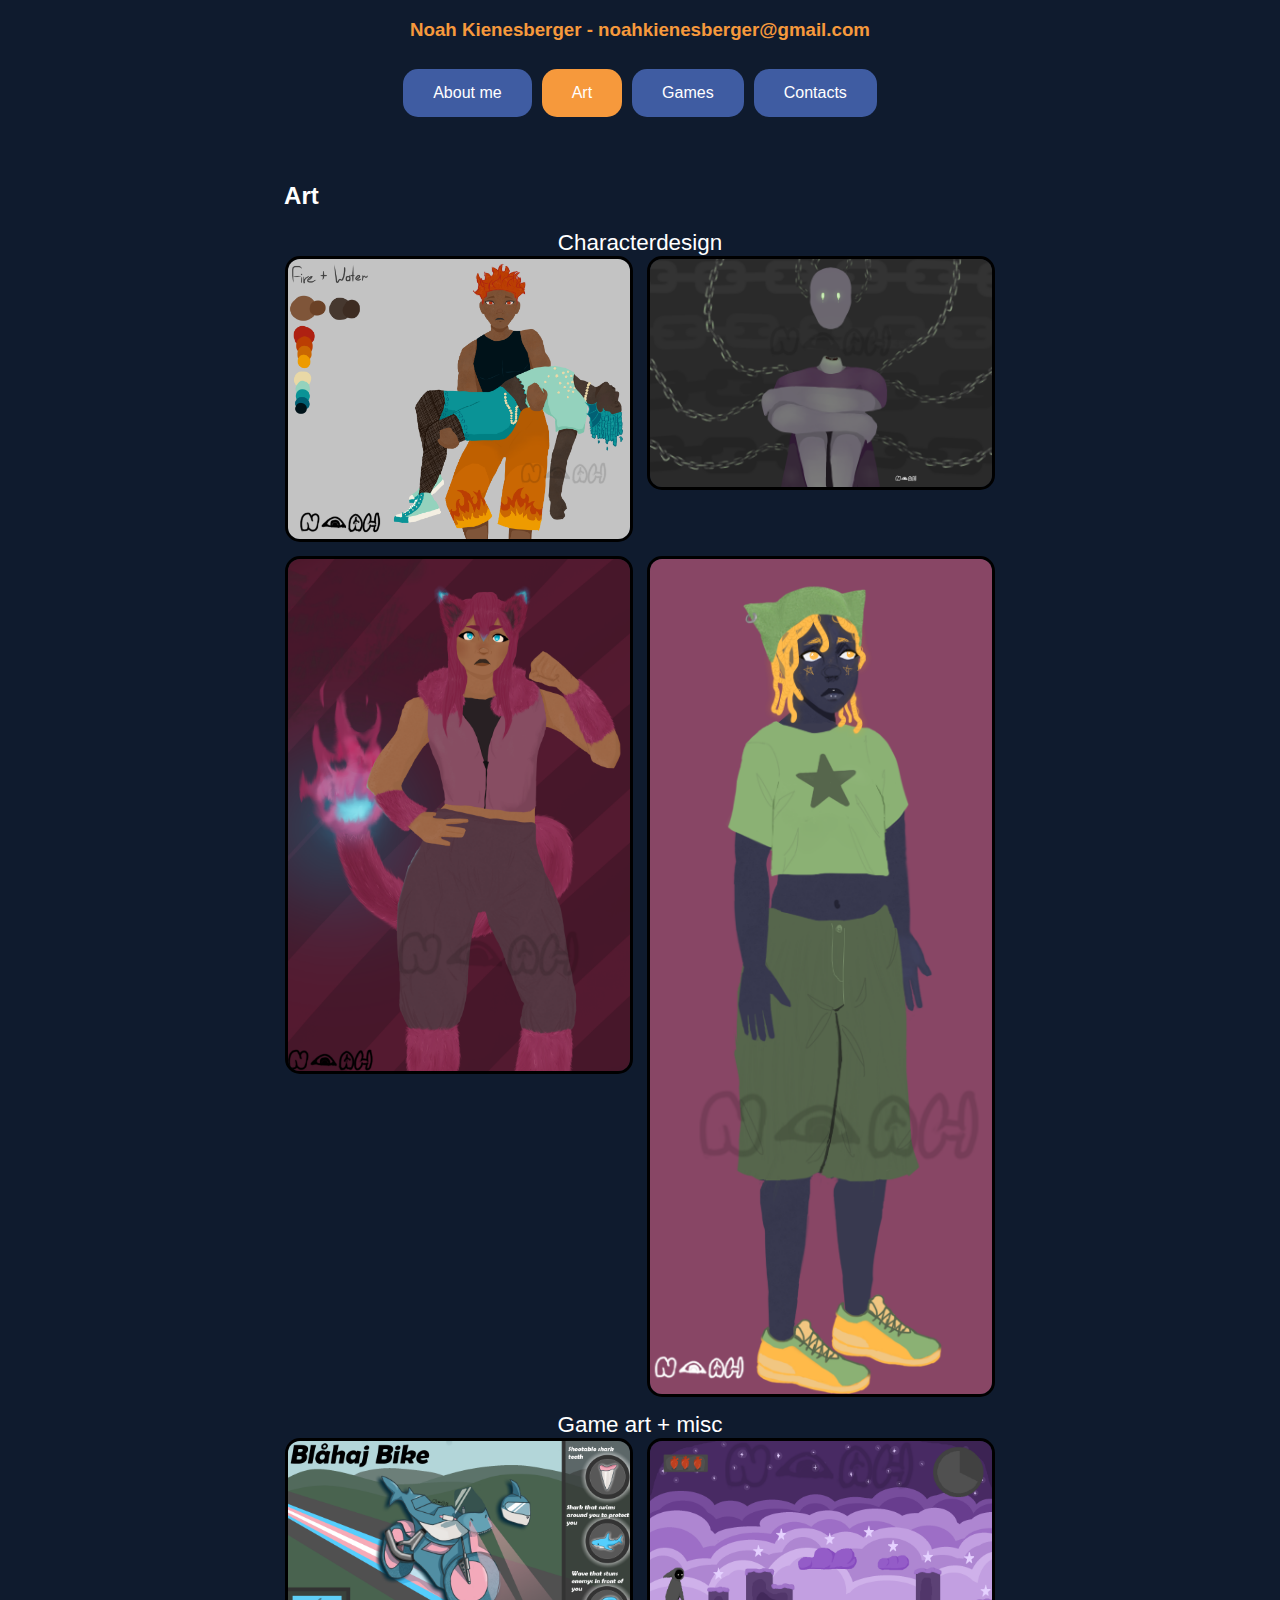
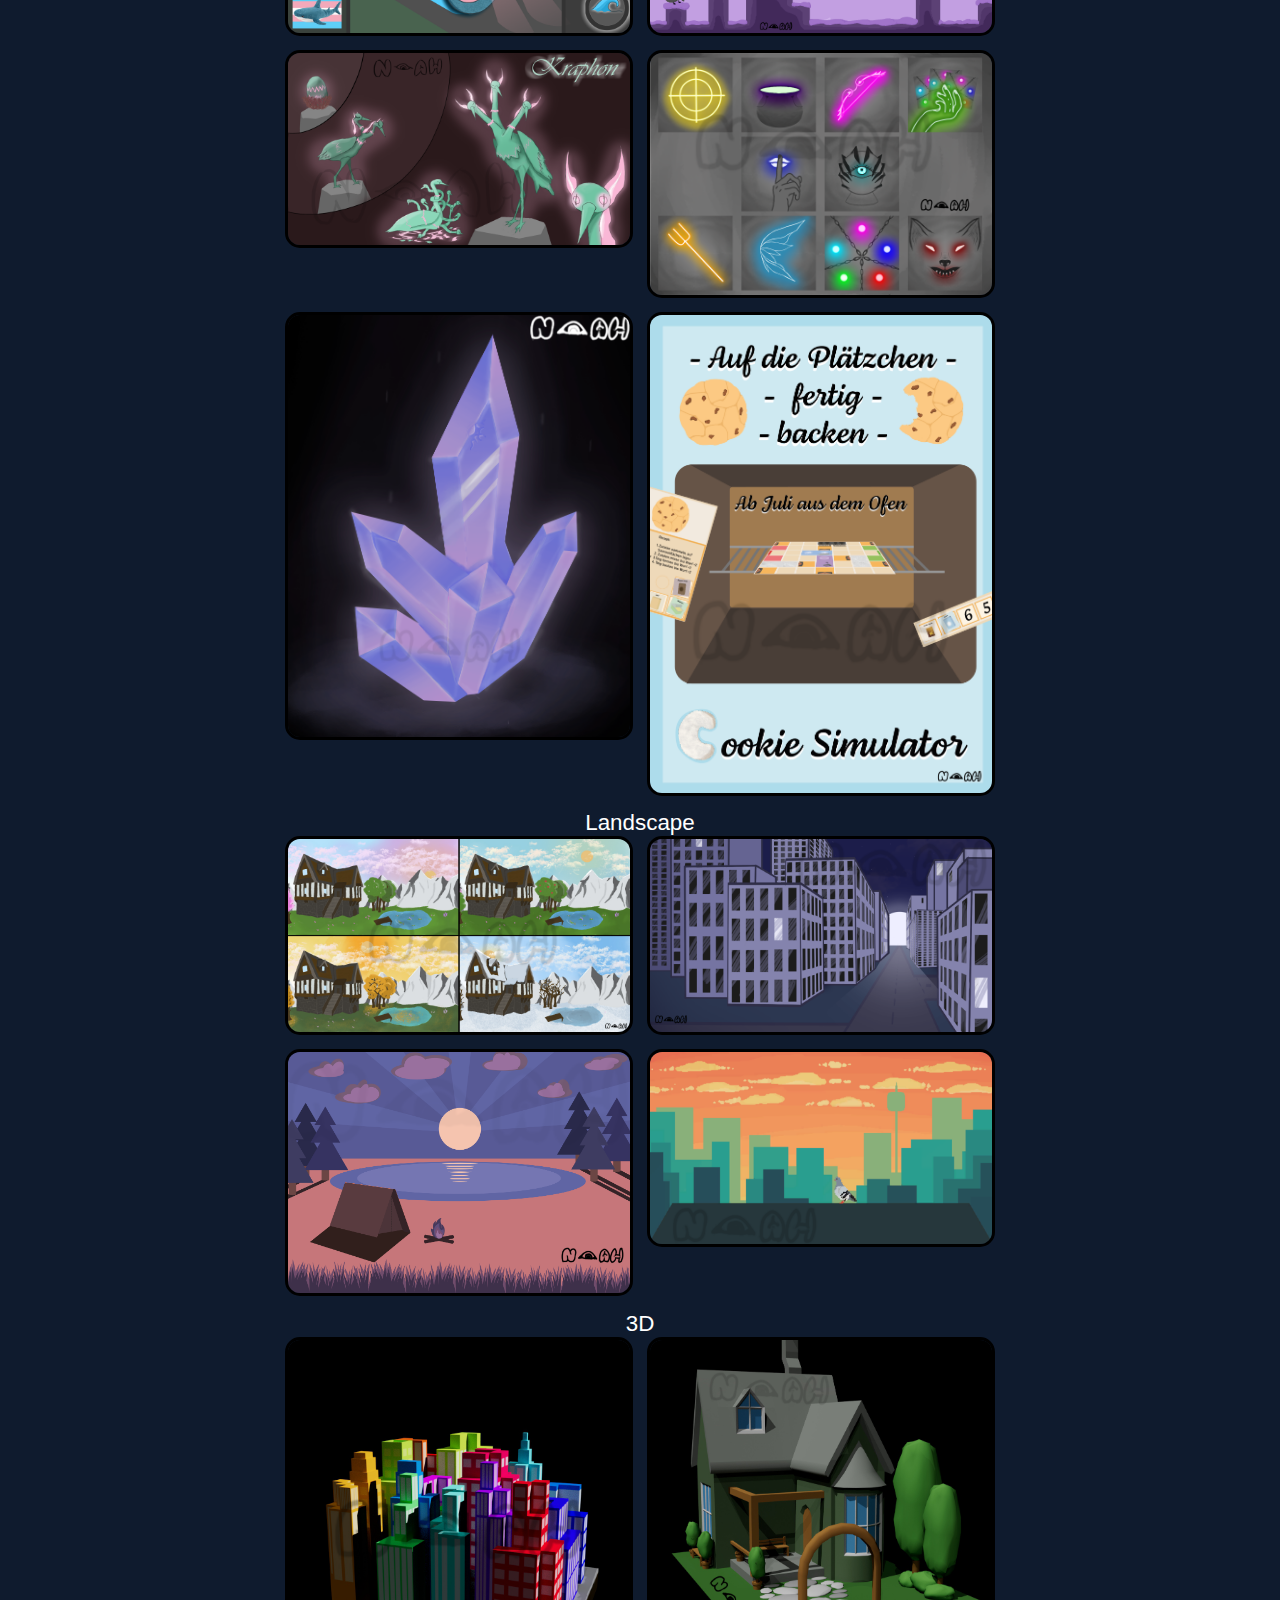
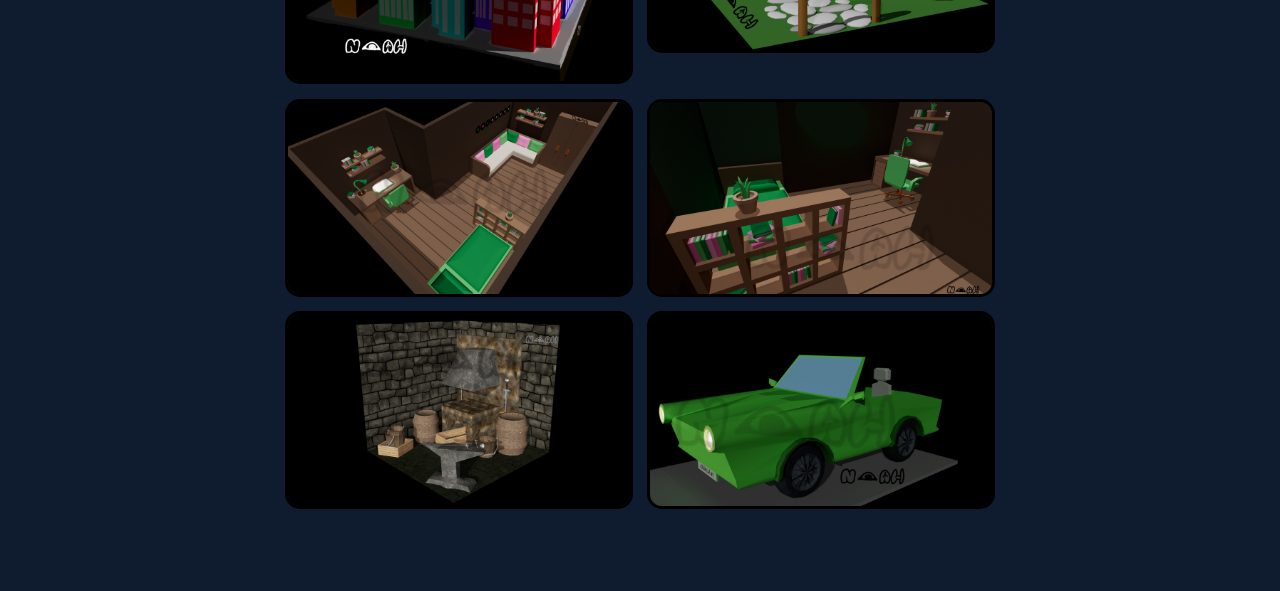
==== art.html @ b0a115f6 "Add files via upload" ====
<!DOCTYPE html>
<html>

<head>
  <title>Kienesberger Portfolio</title>
  <link rel="icon" type="image/x-icon" href="images/Brazil Kopie.png">
  <meta charset="utf-8">
  <meta name="viewport" content="width=device-width, initial-scale=1">
  <link rel="stylesheet" href="styles.css">
</head>

<body>
  <header>
    <h3><a href="contacts.html">Noah Kienesberger - noahkienesberger@gmail.com</a></h3>
  </header>

  <nav class="navbar">
    <ul>
      <li><div id="other"><a href="index.html">About me</li></a></div>
      <li><div id="current"><a href="art.html">Art</li></a></div>
      <li><div id="other"><a href="games.html">Games</li></a></div>
      <li><div id="other"><a href="contacts.html">Contacts</li></a></div>
    </ul>
  </nav>
  <main>
    <h2>Art</h2>
    <div class="con">
      Characterdesign</div>
    <div id="images">
      <img id="characterDesign" alt="Character" src="images/fire_kienesberger.png">
      <img id="characterDesign" alt="Character" src="images/kienesberger_chains.png">
      <img id="characterDesign" alt="Character" src="images/Kienesberger_ AFF.png">
      <img id="characterDesign" alt="Character" src="images/CharacterForRigging.png">
    </div>

    <div class="con">
      Game art + misc</div>
    <div id="images">
      <img id="characterDesign" alt="Mario bike design" src="images/Kienesberger_QueerMario_.png">
      <img id="characterDesign" alt="Game mock up" src="images/Kienesberger_MockUp.png">
      <img id="characterDesign" alt="Creature design" src="images/CreatureDesign.png">
      <img id="characterDesign" alt="Werwolf cards redesign" src="images/Werwolfkarten_final_Kienesberger.png">
      <img id="characterDesign" alt="Crystal" src="images/Kienesberger_CM.png">
      <img id="characterDesign" alt="Game advertisement" src="images/Zeichenfläche 1.png">
    </div>

    <div class="con">
      Landscape</div>
    <div id="images">
      <img id="characterDesign" alt="House in 4 seasons" src="images/4Jahreszeiten.png">
      <img id="characterDesign" alt="One point perspective" src="images/Kienesberger_OPP.png">
      <img id="characterDesign" alt="Illu art" src="images/Kienesberger_Illu_Art_.png">
      <img id="characterDesign" alt="Pigeon sitting on roof" src="images/Kienesberger_PointAndCLick (1).png">
    </div>

    <div class="con">
      3D</div>
    <div id="images">
      <img id="characterDesign" alt="City 3d model" src="images/Japan.png">
      <img id="characterDesign" alt="3d House" src="images/zkienesberger_haus.png">
      <img id="characterDesign" alt="3d Room" src="images/Kienesberger_room_render.png">
      <img id="characterDesign" alt="3D Room" src="images/Kienesberger_room_render_2.png">
      <img id="characterDesign" alt="Medieval corner" src="images/Med_Corner_Render.png">
      <img id="characterDesign" alt="3d car" src="images/Kienesberger_Car_render.png">
    </div>
  </main>
</body>

</html>
---- styles.css ----
html {
  background-color: #0F1B2E;
}

body {
  max-width: 80ch;
  margin: 0 auto;
  margin-bottom: 2em;
  margin-top: 3em;
  font-family: sans-serif;
  background-color: #0F1B2E;
  padding: 1em;
  height: auto;
  color: #ffffff;
  flex-wrap: wrap;

}

@media (max-width: 460px) {
  body {
    margin-top: 4em;
  }
}

#current{
  border-radius: 15px;
  margin: 5px;

  left: 0px;
  right: 0px;
  text-decoration: none;
  display: block;
  text-align: center;
  justify-content: center;
  padding: 15px;
  /* margin-bottom: 2px; */
  float: left;
  background-color: #F6993C;
  transition-property: background-color;
  transition-duration: 0.5s;
  transition-timing-function: ease;
}
#other{
  border-radius: 15px;
  margin: 5px;

  left: 0px;
  right: 0px;
  text-decoration: none;
  display: block;
  text-align: center;
  justify-content: center;
  padding: 15px;
  /* margin-bottom: 2px; */
  float: left;
  background-color: #3F5CA2;
  transition-property: background-color;
  transition-duration: 0.5s;
  transition-timing-function: ease;
}

header {
  position: fixed;
  justify-content: center;
  top: 0;
  left: 0px;
  right: 0px;
  margin: 0px;
  text-align: center;
  font-size: 1em;
  background-color: #0F1B2E;
}

main {
  max-width: 80ch;
  padding-bottom: 20px;
  padding-top: 40px;
}

#characterDesign {
  justify-content: center;
  display: flex;
  flex-wrap: wrap;
  gap: 2%;
  height: 48%;
  width: 48%;
  margin-bottom: 2%;
  max-width: 100%;
  max-height: 100%;
  border: medium solid black;
  border-radius: 15px;
}

#images {
  justify-content: center;
  display: flex;
  flex-wrap: wrap;
  gap: 2%;
}

footer {
  position: fixed;
  background-color: #0F1B2E;
  bottom: 0px;
  left: 0px;
  right: 0px;
  margin: 0px;
  padding-bottom: 7px;
  padding-top: 7px;
  text-align: center;
  font-size: 1.7em;
}

.navbar {
  left: 0px;
  right: 0px;
  padding: 0px;
  margin: 0px;
  color: white;
  justify-content: center;
}

.navbar ul {
  left: 0px;
  right: 0px;
  list-style-type: none;
  display: flex;
  flex-wrap: wrap;
  overflow: hidden;
  padding: 0px;
  margin: 0px;
  justify-content: center;
}

.con {
  font-size: 1.4em;
  justify-content: center;
  text-align: center;
}

a {
  text-decoration: none;
  color: #F6993C
}

.navbar a {
  color: white;
  text-decoration: none;
  left: 0px;
  right: 0px;
  padding: 15px;
  text-align-last: center;
  justify-content: center;
}

#other:hover {
  background-color: #F6993C;
}
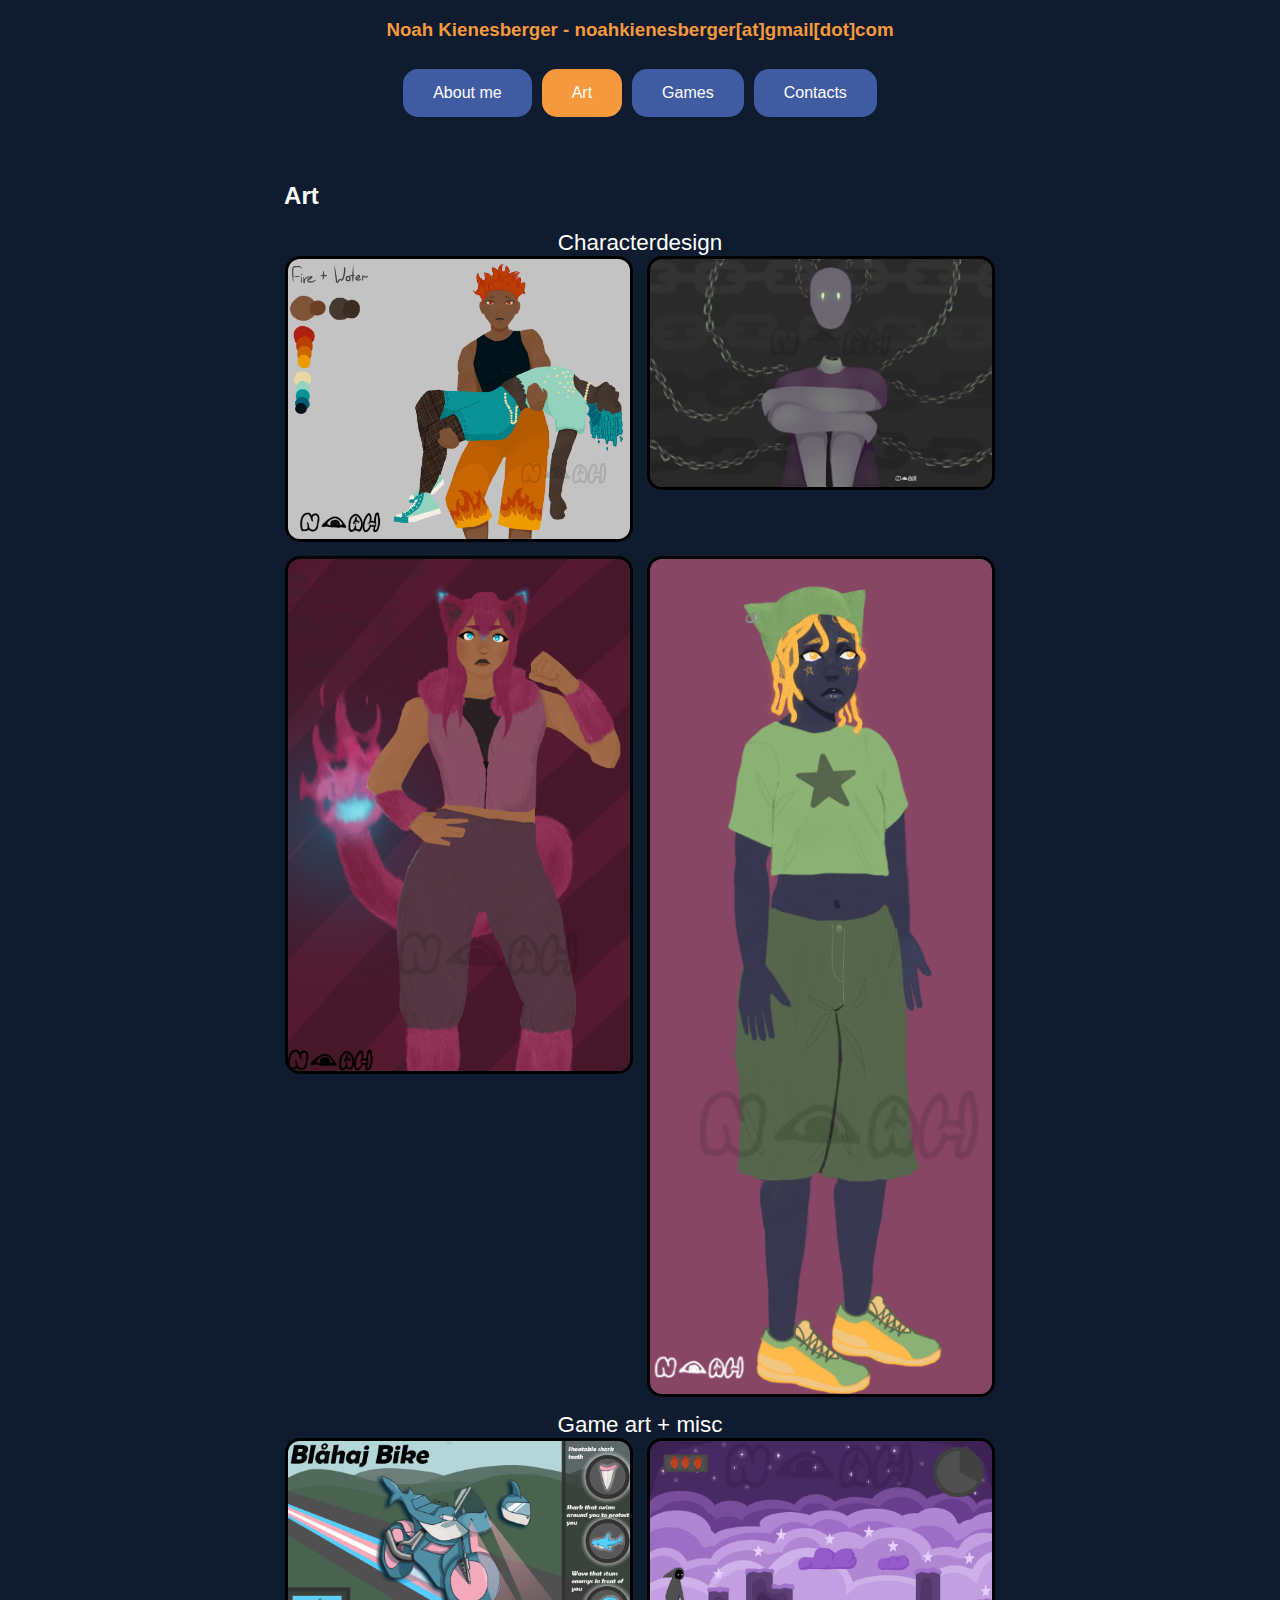
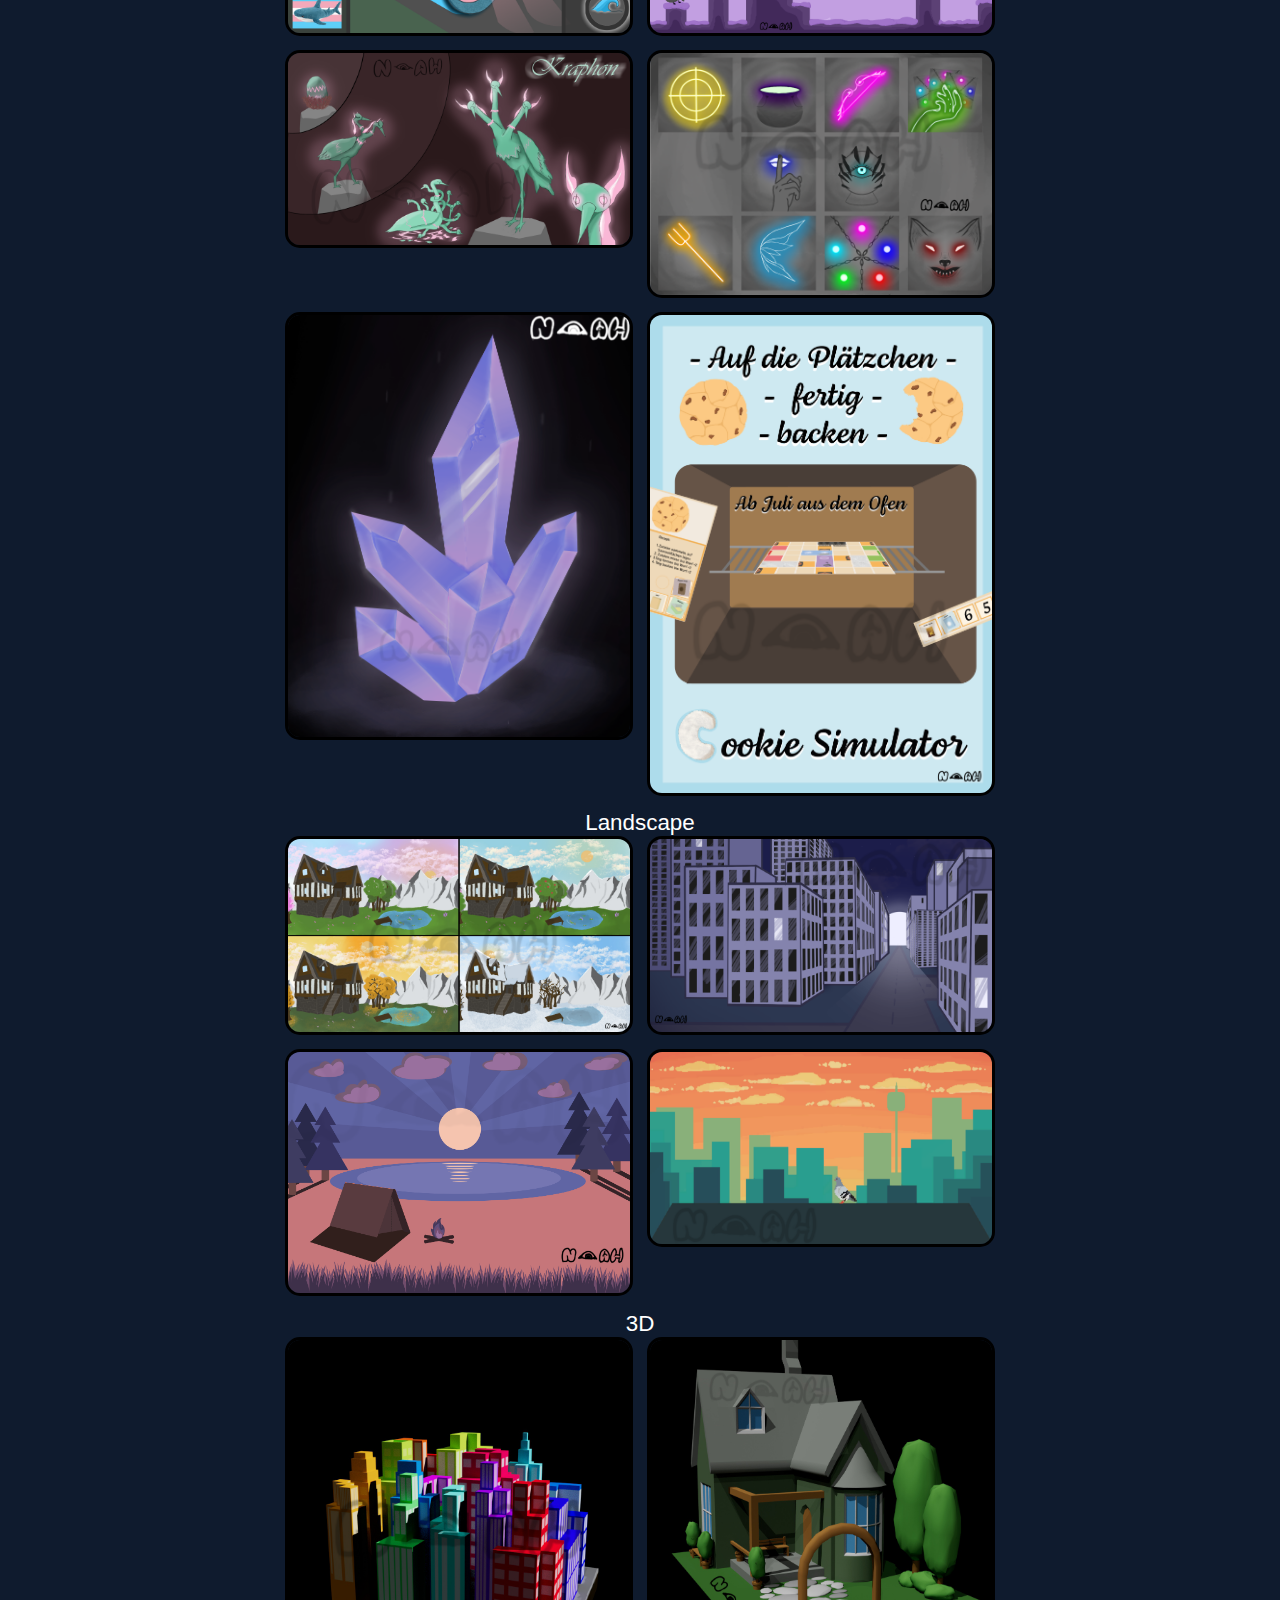
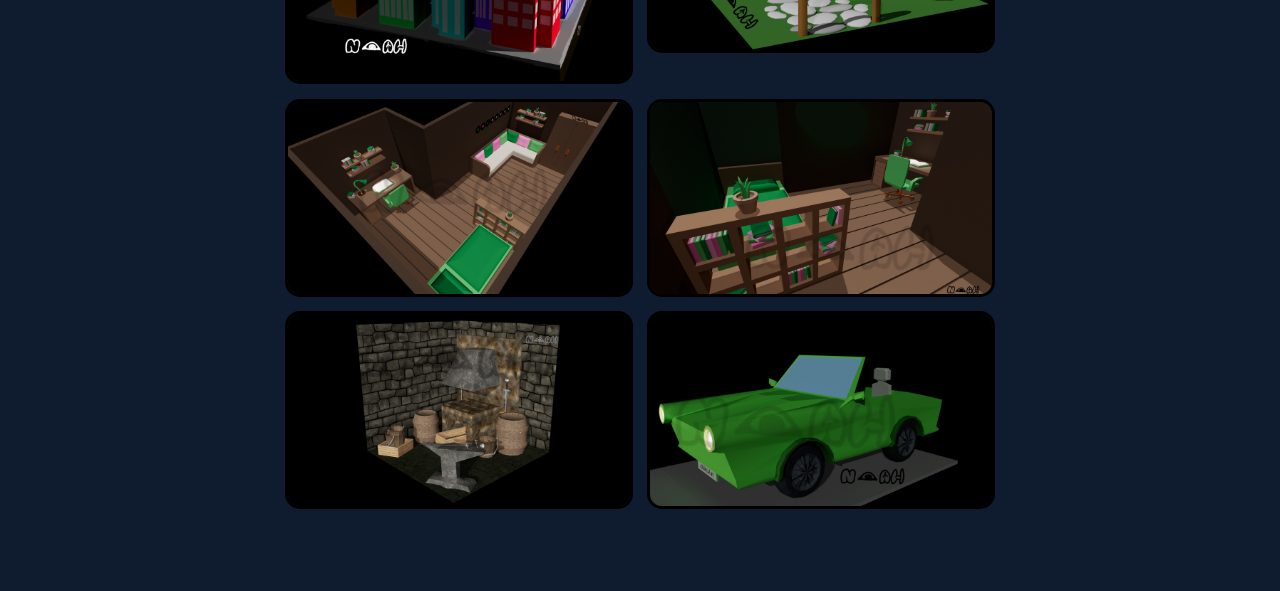
==== commit ae14d456: "Update art.html" ====
--- a/art.html
+++ b/art.html
@@ -11,7 +11,7 @@
 
 <body>
   <header>
-    <h3><a href="contacts.html">Noah Kienesberger - noahkienesberger@gmail.com</a></h3>
+    <h3><a href="contacts.html">Noah Kienesberger - noahkienesberger[at]gmail[dot]com</a></h3>
   </header>
 
   <nav class="navbar">
@@ -66,4 +66,4 @@
   </main>
 </body>
 
-</html>+</html>
